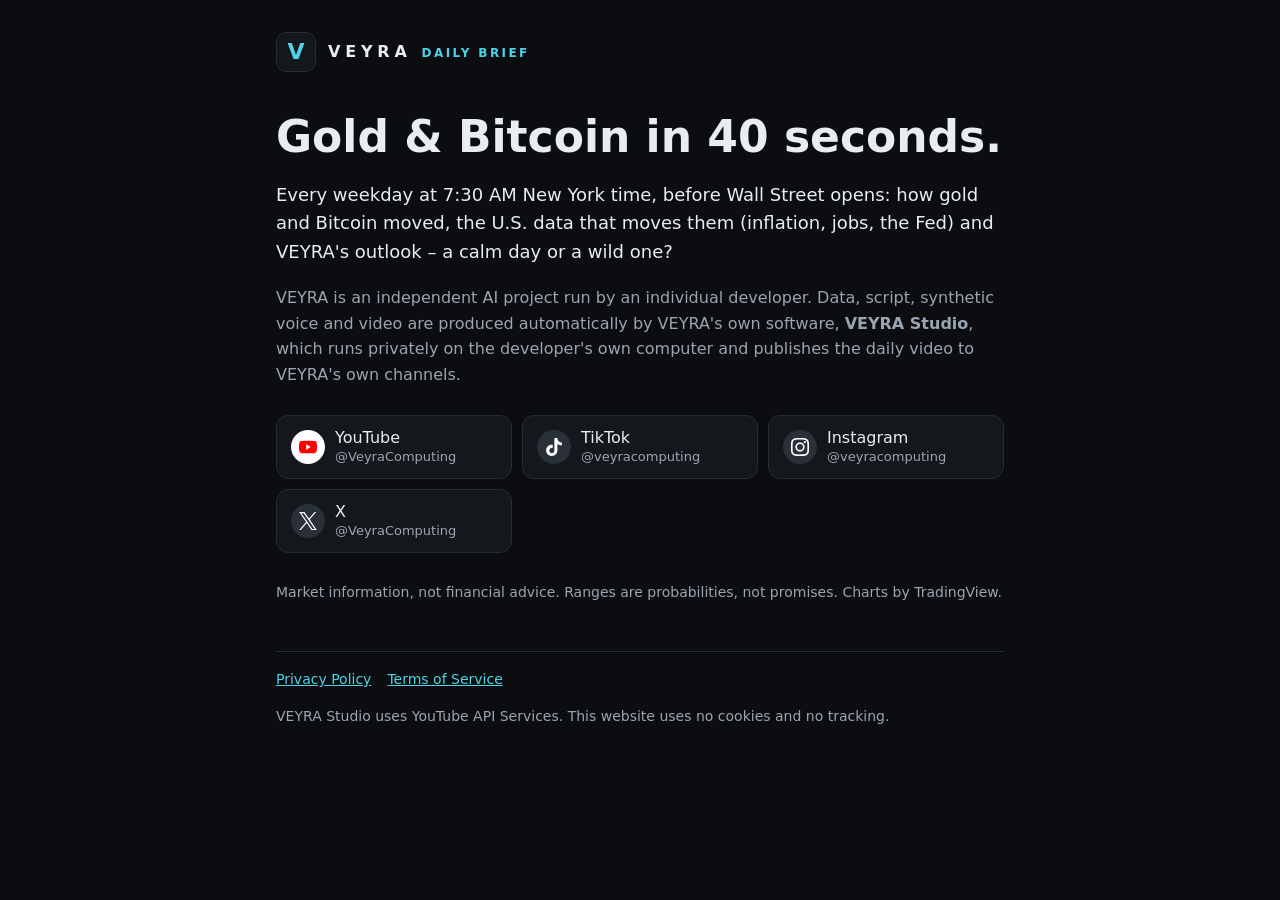
==== index.html @ fd0f31e1 "Seite aktualisiert Co-Authored-By: Claude Opus 5.5 <noreply@anthropic.com>" ====
<!doctype html>
<html lang="en">
<head>
<meta charset="utf-8">
<meta name="viewport" content="width=device-width, initial-scale=1">
<title>VEYRA – Gold &amp; Bitcoin in 40 seconds</title>
<meta name="description" content="VEYRA explains gold and Bitcoin in about 40 seconds, every weekday at 7:30 AM New York time. An independent AI project.">
<link rel="stylesheet" href="style.css">
</head>
<body>
<div class="wrap">
<header><div class="mark">V</div><div class="brand">VEYRA<small>DAILY BRIEF</small></div></header>
<main>
<h1>Gold &amp; Bitcoin in 40 seconds.</h1>
<p class="lead">Every weekday at 7:30 AM New York time, before Wall Street opens: how gold and Bitcoin moved, the U.S. data that moves them (inflation, jobs, the Fed) and VEYRA's outlook – a calm day or a wild one?</p>
<p>VEYRA is an independent AI project run by an individual developer. Data, script, synthetic voice and video are produced automatically by VEYRA's own software, <strong>VEYRA Studio</strong>, which runs privately on the developer's own computer and publishes the daily video to VEYRA's own channels.</p>
<ul class="channels">
<li><a href="https://www.youtube.com/@VeyraComputing" rel="noopener"><span class="icon youtube"><svg viewBox="0 0 24 24" width="18" height="18" aria-hidden="true"><path fill="#FF0000" d="M23.498 6.186a3.016 3.016 0 0 0-2.122-2.136C19.505 3.545 12 3.545 12 3.545s-7.505 0-9.377.505A3.017 3.017 0 0 0 .502 6.186C0 8.07 0 12 0 12s0 3.93.502 5.814a3.016 3.016 0 0 0 2.122 2.136c1.871.505 9.376.505 9.376.505s7.505 0 9.377-.505a3.015 3.015 0 0 0 2.122-2.136C24 15.93 24 12 24 12s0-3.93-.502-5.814zM9.545 15.568V8.432L15.818 12l-6.273 3.568z"/></svg></span><span>YouTube<small>@VeyraComputing</small></span></a></li>
<li><a href="https://www.tiktok.com/@veyracomputing" rel="noopener"><span class="icon tiktok"><svg viewBox="0 0 24 24" width="18" height="18" aria-hidden="true"><path fill="#ffffff" d="M12.525.02c1.31-.02 2.61-.01 3.91-.02.08 1.53.63 3.09 1.75 4.17 1.12 1.11 2.7 1.62 4.24 1.79v4.03c-1.44-.05-2.89-.35-4.2-.97-.57-.26-1.1-.59-1.62-.93-.01 2.92.01 5.84-.02 8.75-.08 1.4-.54 2.79-1.35 3.94-1.31 1.92-3.58 3.17-5.91 3.21-1.43.08-2.86-.31-4.08-1.03-2.02-1.19-3.44-3.37-3.65-5.71-.02-.5-.03-1-.01-1.49.18-1.9 1.12-3.72 2.58-4.96 1.66-1.44 3.98-2.13 6.15-1.72.02 1.48-.04 2.96-.04 4.44-.99-.32-2.15-.23-3.02.37-.63.41-1.11 1.04-1.36 1.75-.21.51-.15 1.07-.14 1.61.24 1.64 1.82 3.02 3.5 2.87 1.12-.01 2.19-.66 2.77-1.61.19-.33.4-.67.41-1.06.1-1.79.06-3.57.07-5.36.01-4.03-.01-8.05.02-12.07z"/></svg></span><span>TikTok<small>@veyracomputing</small></span></a></li>
<li><a href="https://www.instagram.com/veyracomputing/" rel="noopener"><span class="icon instagram"><svg viewBox="0 0 24 24" width="18" height="18" aria-hidden="true"><path fill="#ffffff" d="M7.0301.084c-1.2768.0602-2.1487.264-2.911.5634-.7888.3075-1.4575.72-2.1228 1.3877-.6652.6677-1.075 1.3368-1.3802 2.127-.2954.7638-.4956 1.6365-.552 2.914-.0564 1.2775-.0689 1.6882-.0626 4.947.0062 3.2586.0206 3.6671.0825 4.9473.061 1.2765.264 2.1482.5635 2.9107.308.7889.72 1.4573 1.388 2.1228.6679.6655 1.3365 1.0743 2.1285 1.38.7632.295 1.6361.4961 2.9134.552 1.2773.056 1.6884.069 4.9462.0627 3.2578-.0062 3.668-.0207 4.9478-.0814 1.28-.0607 2.147-.2652 2.9098-.5633.7889-.3086 1.4578-.72 2.1228-1.3881.665-.6682 1.0745-1.3378 1.3795-2.1284.2957-.7632.4966-1.636.552-2.9124.056-1.2809.0692-1.6898.063-4.948-.0063-3.2583-.021-3.6668-.0817-4.9465-.0607-1.2797-.264-2.1487-.5633-2.9117-.3084-.7889-.72-1.4568-1.3876-2.1228C21.2982 1.33 20.628.9208 19.8378.6165 19.074.321 18.2017.1197 16.9244.0645 15.6471.0093 15.236-.005 11.977.0014 8.718.0076 8.31.0215 7.0301.0839m.1402 21.6932c-1.17-.0509-1.8053-.2453-2.2287-.408-.5606-.216-.96-.4771-1.3819-.895-.422-.4178-.6811-.8186-.9-1.378-.1644-.4234-.3624-1.058-.4171-2.228-.0595-1.2645-.072-1.6442-.079-4.848-.007-3.2037.0053-3.583.0607-4.848.05-1.169.2456-1.805.408-2.2282.216-.5613.4762-.96.895-1.3816.4188-.4217.8184-.6814 1.3783-.9003.423-.1651 1.0575-.3614 2.227-.4171 1.2655-.06 1.6447-.072 4.848-.079 3.2033-.007 3.5835.005 4.8495.0608 1.169.0508 1.8053.2445 2.228.408.5608.216.96.4754 1.3816.895.4217.4194.6816.8176.9005 1.3787.1653.4217.3617 1.056.4169 2.2263.0602 1.2655.0739 1.645.0796 4.848.0058 3.203-.0055 3.5834-.061 4.848-.051 1.17-.245 1.8055-.408 2.2294-.216.5604-.4763.96-.8954 1.3814-.419.4215-.8181.6811-1.3783.9-.4224.1649-1.0577.3617-2.2262.4174-1.2656.0595-1.6448.072-4.8493.079-3.2045.007-3.5825-.006-4.848-.0608M16.953 5.5864A1.44 1.44 0 1 0 18.39 4.144a1.44 1.44 0 0 0-1.437 1.4424M5.8385 12.012c.0067 3.4032 2.7706 6.1557 6.173 6.1493 3.4026-.0065 6.157-2.7701 6.1506-6.1733-.0065-3.4032-2.771-6.1565-6.174-6.1498-3.403.0067-6.156 2.771-6.1496 6.1738M8 12.0077a4 4 0 1 1 4.008 3.9921A3.9996 3.9996 0 0 1 8 12.0077"/></svg></span><span>Instagram<small>@veyracomputing</small></span></a></li>
<li><a href="https://x.com/VeyraComputing" rel="noopener"><span class="icon x"><svg viewBox="0 0 24 24" width="18" height="18" aria-hidden="true"><path fill="#ffffff" d="M14.234 10.162 22.977 0h-2.072l-7.591 8.824L7.251 0H.258l9.168 13.343L.258 24H2.33l8.016-9.318L16.749 24h6.993zm-2.837 3.299-.929-1.329L3.076 1.56h3.182l5.965 8.532.929 1.329 7.754 11.09h-3.182z"/></svg></span><span>X<small>@VeyraComputing</small></span></a></li>
</ul>
<p class="note">Market information, not financial advice. Ranges are probabilities, not promises. Charts by TradingView.</p>
</main>
<footer>
<nav><a href="privacy.html">Privacy Policy</a><a href="terms.html">Terms of Service</a></nav>
<p>VEYRA Studio uses YouTube API Services. This website uses no cookies and no tracking.</p>
</footer>
</div>
</body>
</html>
---- style.css ----
/* VEYRA – öffentliche Seite (ADR 0080): Startseite, Datenschutz, Nutzungsbedingungen. Graphit, Cyan, ohne Fremdquellen. */
:root {
  --bg: #0b0d10;
  --surface: #14181d;
  --line: #262c34;
  --text: #e8edf2;
  --text-2: #9aa5b1;
  --accent: #4fd1e8;
  color-scheme: dark;
}

* {
  box-sizing: border-box;
}

body {
  margin: 0;
  background: var(--bg);
  color: var(--text);
  font: 16px/1.6 system-ui, -apple-system, "Segoe UI", Roboto, sans-serif;
}

a {
  color: var(--accent);
}

.wrap {
  max-width: 760px;
  margin: 0 auto;
  padding: 32px 16px 48px;
}

header {
  display: flex;
  align-items: center;
  gap: 12px;
  margin-bottom: 40px;
}

.mark {
  display: grid;
  place-items: center;
  width: 40px;
  height: 40px;
  border: 1px solid var(--line);
  border-radius: 10px;
  background: var(--surface);
  color: var(--accent);
  font-weight: 800;
  font-size: 22px;
}

.brand {
  font-weight: 700;
  letter-spacing: 0.3em;
}

.brand small {
  margin-left: 10px;
  color: var(--accent);
  font-size: 12px;
  letter-spacing: 0.2em;
}

h1 {
  margin: 0 0 16px;
  font-size: clamp(30px, 6vw, 44px);
  line-height: 1.15;
}

h2 {
  margin: 32px 0 8px;
  font-size: 20px;
}

.lead {
  color: var(--text);
  font-size: 18px;
}

p,
li {
  color: var(--text-2);
}

.channels {
  display: grid;
  grid-template-columns: repeat(auto-fit, minmax(180px, 1fr));
  gap: 10px;
  margin: 28px 0;
  padding: 0;
  list-style: none;
}

.channels a {
  display: flex;
  align-items: center;
  gap: 10px;
  padding: 12px 14px;
  border: 1px solid var(--line);
  border-radius: 12px;
  background: var(--surface);
  color: var(--text);
  text-decoration: none;
}

.channels a:hover {
  border-color: var(--accent);
}

.channels span {
  display: grid;
  line-height: 1.3;
}

.channels small {
  color: var(--text-2);
  font-size: 13px;
}

.icon {
  flex: none;
  display: grid;
  place-items: center;
  width: 34px;
  height: 34px;
  border-radius: 50%;
  background: #2a3038;
}

/* YouTube in den Markenfarben: rotes Zeichen, weißer Grund (Dreieck weiß) */
.icon.youtube {
  background: #fff;
}

.note {
  font-size: 14px;
}

footer {
  margin-top: 48px;
  padding-top: 16px;
  border-top: 1px solid var(--line);
  color: var(--text-2);
  font-size: 14px;
}

footer nav {
  display: flex;
  flex-wrap: wrap;
  gap: 16px;
  margin-bottom: 8px;
}
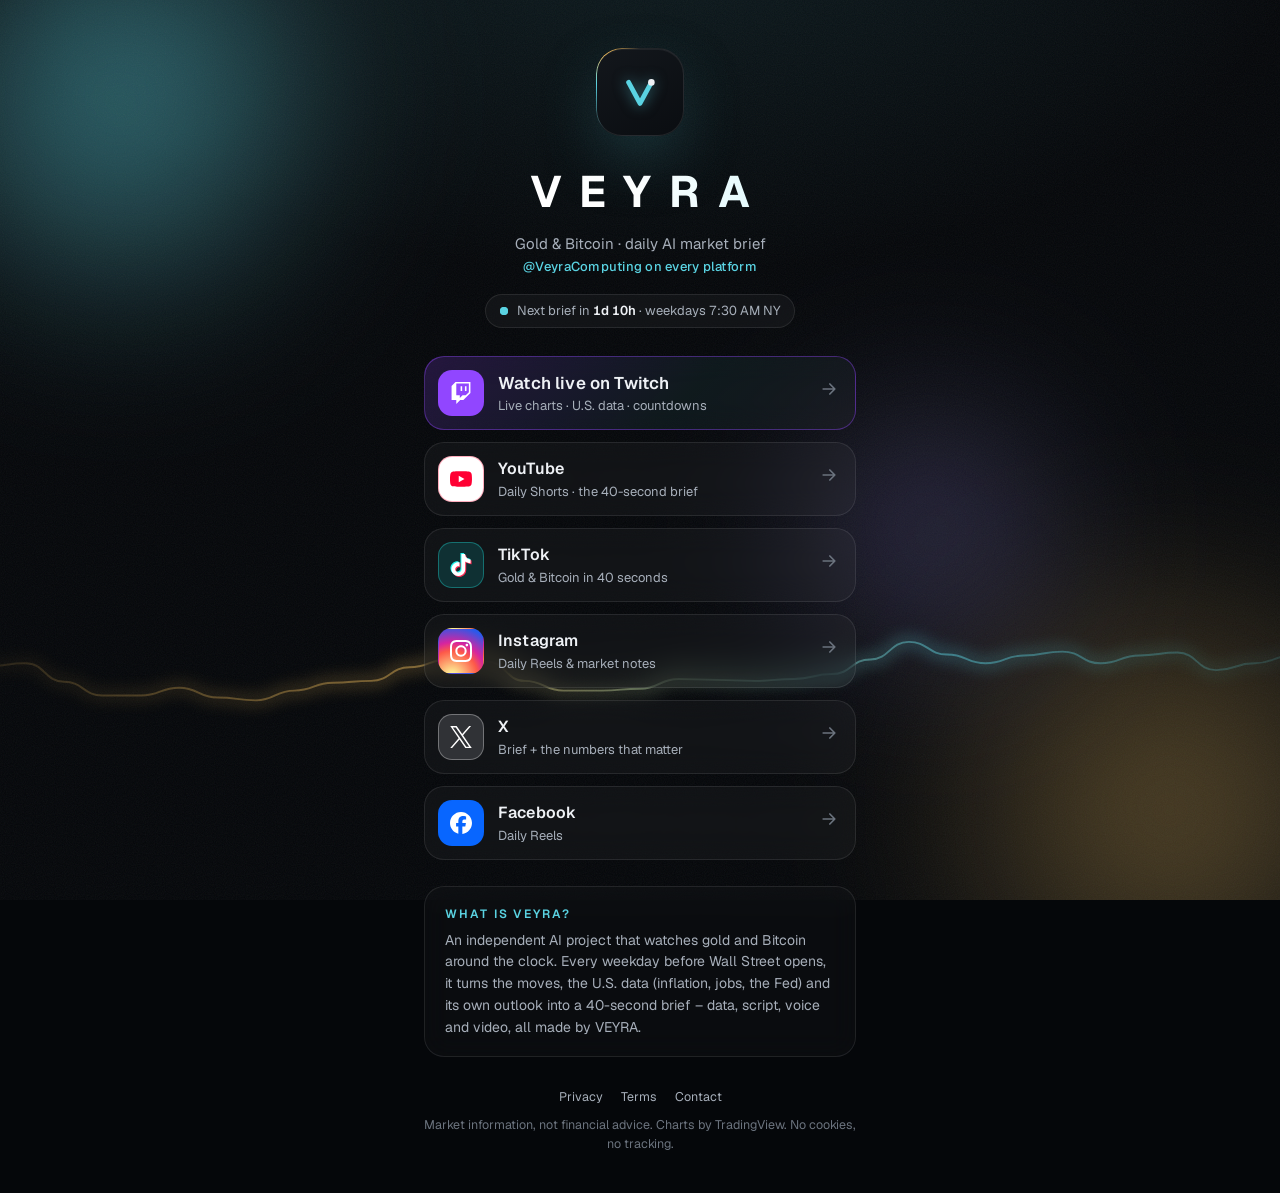
==== commit 34fccd70: "Seite aktualisiert Co-Authored-By: Claude Opus 5.5 <noreply@anthropic.com>" ====
--- a/index.html
+++ b/index.html
@@ -2,30 +2,89 @@
 <html lang="en">
 <head>
 <meta charset="utf-8">
-<meta name="viewport" content="width=device-width, initial-scale=1">
-<title>VEYRA – Gold &amp; Bitcoin in 40 seconds</title>
-<meta name="description" content="VEYRA explains gold and Bitcoin in about 40 seconds, every weekday at 7:30 AM New York time. An independent AI project.">
-<link rel="stylesheet" href="style.css">
+<meta name="viewport" content="width=device-width, initial-scale=1, viewport-fit=cover">
+<title>VEYRA · Gold &amp; Bitcoin, every weekday</title>
+<meta name="description" content="VEYRA explains gold and Bitcoin in about 40 seconds, every weekday at 7:30 AM New York time – and streams live charts with the U.S. data calendar on Twitch. An independent AI project.">
+<meta name="theme-color" content="#05070a">
+<link rel="icon" href="icon.svg" type="image/svg+xml">
+<link rel="canonical" href="https://litschibauer.github.io/veyra-site/">
+<meta property="og:type" content="website">
+<meta property="og:url" content="https://litschibauer.github.io/veyra-site/">
+<meta property="og:title" content="VEYRA · Gold &amp; Bitcoin, every weekday">
+<meta property="og:description" content="VEYRA explains gold and Bitcoin in about 40 seconds, every weekday at 7:30 AM New York time – and streams live charts with the U.S. data calendar on Twitch. An independent AI project.">
+<meta property="og:image" content="https://litschibauer.github.io/veyra-site/og.png">
+<meta property="og:image:width" content="1200">
+<meta property="og:image:height" content="630">
+<meta name="twitter:card" content="summary_large_image">
+<link rel="preload" href="fonts/Geist-Variable.woff2" as="font" type="font/woff2" crossorigin>
+<link rel="stylesheet" href="links.css">
 </head>
 <body>
-<div class="wrap">
-<header><div class="mark">V</div><div class="brand">VEYRA<small>DAILY BRIEF</small></div></header>
-<main>
-<h1>Gold &amp; Bitcoin in 40 seconds.</h1>
-<p class="lead">Every weekday at 7:30 AM New York time, before Wall Street opens: how gold and Bitcoin moved, the U.S. data that moves them (inflation, jobs, the Fed) and VEYRA's outlook – a calm day or a wild one?</p>
-<p>VEYRA is an independent AI project run by an individual developer. Data, script, synthetic voice and video are produced automatically by VEYRA's own software, <strong>VEYRA Studio</strong>, which runs privately on the developer's own computer and publishes the daily video to VEYRA's own channels.</p>
-<ul class="channels">
-<li><a href="https://www.youtube.com/@VeyraComputing" rel="noopener"><span class="icon youtube"><svg viewBox="0 0 24 24" width="18" height="18" aria-hidden="true"><path fill="#FF0000" d="M23.498 6.186a3.016 3.016 0 0 0-2.122-2.136C19.505 3.545 12 3.545 12 3.545s-7.505 0-9.377.505A3.017 3.017 0 0 0 .502 6.186C0 8.07 0 12 0 12s0 3.93.502 5.814a3.016 3.016 0 0 0 2.122 2.136c1.871.505 9.376.505 9.376.505s7.505 0 9.377-.505a3.015 3.015 0 0 0 2.122-2.136C24 15.93 24 12 24 12s0-3.93-.502-5.814zM9.545 15.568V8.432L15.818 12l-6.273 3.568z"/></svg></span><span>YouTube<small>@VeyraComputing</small></span></a></li>
-<li><a href="https://www.tiktok.com/@veyracomputing" rel="noopener"><span class="icon tiktok"><svg viewBox="0 0 24 24" width="18" height="18" aria-hidden="true"><path fill="#ffffff" d="M12.525.02c1.31-.02 2.61-.01 3.91-.02.08 1.53.63 3.09 1.75 4.17 1.12 1.11 2.7 1.62 4.24 1.79v4.03c-1.44-.05-2.89-.35-4.2-.97-.57-.26-1.1-.59-1.62-.93-.01 2.92.01 5.84-.02 8.75-.08 1.4-.54 2.79-1.35 3.94-1.31 1.92-3.58 3.17-5.91 3.21-1.43.08-2.86-.31-4.08-1.03-2.02-1.19-3.44-3.37-3.65-5.71-.02-.5-.03-1-.01-1.49.18-1.9 1.12-3.72 2.58-4.96 1.66-1.44 3.98-2.13 6.15-1.72.02 1.48-.04 2.96-.04 4.44-.99-.32-2.15-.23-3.02.37-.63.41-1.11 1.04-1.36 1.75-.21.51-.15 1.07-.14 1.61.24 1.64 1.82 3.02 3.5 2.87 1.12-.01 2.19-.66 2.77-1.61.19-.33.4-.67.41-1.06.1-1.79.06-3.57.07-5.36.01-4.03-.01-8.05.02-12.07z"/></svg></span><span>TikTok<small>@veyracomputing</small></span></a></li>
-<li><a href="https://www.instagram.com/veyracomputing/" rel="noopener"><span class="icon instagram"><svg viewBox="0 0 24 24" width="18" height="18" aria-hidden="true"><path fill="#ffffff" d="M7.0301.084c-1.2768.0602-2.1487.264-2.911.5634-.7888.3075-1.4575.72-2.1228 1.3877-.6652.6677-1.075 1.3368-1.3802 2.127-.2954.7638-.4956 1.6365-.552 2.914-.0564 1.2775-.0689 1.6882-.0626 4.947.0062 3.2586.0206 3.6671.0825 4.9473.061 1.2765.264 2.1482.5635 2.9107.308.7889.72 1.4573 1.388 2.1228.6679.6655 1.3365 1.0743 2.1285 1.38.7632.295 1.6361.4961 2.9134.552 1.2773.056 1.6884.069 4.9462.0627 3.2578-.0062 3.668-.0207 4.9478-.0814 1.28-.0607 2.147-.2652 2.9098-.5633.7889-.3086 1.4578-.72 2.1228-1.3881.665-.6682 1.0745-1.3378 1.3795-2.1284.2957-.7632.4966-1.636.552-2.9124.056-1.2809.0692-1.6898.063-4.948-.0063-3.2583-.021-3.6668-.0817-4.9465-.0607-1.2797-.264-2.1487-.5633-2.9117-.3084-.7889-.72-1.4568-1.3876-2.1228C21.2982 1.33 20.628.9208 19.8378.6165 19.074.321 18.2017.1197 16.9244.0645 15.6471.0093 15.236-.005 11.977.0014 8.718.0076 8.31.0215 7.0301.0839m.1402 21.6932c-1.17-.0509-1.8053-.2453-2.2287-.408-.5606-.216-.96-.4771-1.3819-.895-.422-.4178-.6811-.8186-.9-1.378-.1644-.4234-.3624-1.058-.4171-2.228-.0595-1.2645-.072-1.6442-.079-4.848-.007-3.2037.0053-3.583.0607-4.848.05-1.169.2456-1.805.408-2.2282.216-.5613.4762-.96.895-1.3816.4188-.4217.8184-.6814 1.3783-.9003.423-.1651 1.0575-.3614 2.227-.4171 1.2655-.06 1.6447-.072 4.848-.079 3.2033-.007 3.5835.005 4.8495.0608 1.169.0508 1.8053.2445 2.228.408.5608.216.96.4754 1.3816.895.4217.4194.6816.8176.9005 1.3787.1653.4217.3617 1.056.4169 2.2263.0602 1.2655.0739 1.645.0796 4.848.0058 3.203-.0055 3.5834-.061 4.848-.051 1.17-.245 1.8055-.408 2.2294-.216.5604-.4763.96-.8954 1.3814-.419.4215-.8181.6811-1.3783.9-.4224.1649-1.0577.3617-2.2262.4174-1.2656.0595-1.6448.072-4.8493.079-3.2045.007-3.5825-.006-4.848-.0608M16.953 5.5864A1.44 1.44 0 1 0 18.39 4.144a1.44 1.44 0 0 0-1.437 1.4424M5.8385 12.012c.0067 3.4032 2.7706 6.1557 6.173 6.1493 3.4026-.0065 6.157-2.7701 6.1506-6.1733-.0065-3.4032-2.771-6.1565-6.174-6.1498-3.403.0067-6.156 2.771-6.1496 6.1738M8 12.0077a4 4 0 1 1 4.008 3.9921A3.9996 3.9996 0 0 1 8 12.0077"/></svg></span><span>Instagram<small>@veyracomputing</small></span></a></li>
-<li><a href="https://x.com/VeyraComputing" rel="noopener"><span class="icon x"><svg viewBox="0 0 24 24" width="18" height="18" aria-hidden="true"><path fill="#ffffff" d="M14.234 10.162 22.977 0h-2.072l-7.591 8.824L7.251 0H.258l9.168 13.343L.258 24H2.33l8.016-9.318L16.749 24h6.993zm-2.837 3.299-.929-1.329L3.076 1.56h3.182l5.965 8.532.929 1.329 7.754 11.09h-3.182z"/></svg></span><span>X<small>@VeyraComputing</small></span></a></li>
-</ul>
-<p class="note">Market information, not financial advice. Ranges are probabilities, not promises. Charts by TradingView.</p>
+<div class="sky" aria-hidden="true">
+  <i class="orb a"></i><i class="orb b"></i><i class="orb c"></i>
+  <div class="grid"></div>
+  <svg class="wave" viewBox="0 0 1600 240" preserveAspectRatio="none">
+    <defs><linearGradient id="wg" x1="0" x2="1"><stop offset="0" stop-color="#e7b556" stop-opacity="0"/><stop offset=".35" stop-color="#e7b556"/><stop offset=".7" stop-color="#5ad3e2"/><stop offset="1" stop-color="#5ad3e2" stop-opacity="0"/></linearGradient></defs>
+    <path class="wave-glow" d="M0 116 C20 116 20 130 40 130 C60 130 60 119 80 119 C100 119 100 111 120 111 C140 111 140 108 160 108 C180 108 180 127 200 127 C220 127 220 141 240 141 C260 141 260 141 280 141 C300 141 300 133 320 133 C340 133 340 143 360 143 C380 143 380 146 400 146 C420 146 420 136 440 136 C460 136 460 128 480 128 C500 128 500 126 520 126 C540 126 540 112 560 112 C580 112 580 104 600 104 C620 104 620 106 640 106 C660 106 660 126 680 126 C700 126 700 136 720 136 C740 136 740 136 760 136 C780 136 780 134 800 134 C820 134 820 124 840 124 C860 124 860 125 880 125 C900 125 900 126 920 126 C940 126 940 124 960 124 C980 124 980 119 1000 119 C1020 119 1020 104 1040 104 C1060 104 1060 86 1080 86 C1100 86 1100 99 1120 99 C1140 99 1140 108 1160 108 C1180 108 1180 100 1200 100 C1220 100 1220 96 1240 96 C1260 96 1260 108 1280 108 C1300 108 1300 100 1320 100 C1340 100 1340 97 1360 97 C1380 97 1380 115 1400 115 C1420 115 1420 108 1440 108 C1460 108 1460 100 1480 100 C1500 100 1500 94 1520 94 C1540 94 1540 106 1560 106 C1580 106 1580 111 1600 111"/>
+    <path class="wave-line" d="M0 116 C20 116 20 130 40 130 C60 130 60 119 80 119 C100 119 100 111 120 111 C140 111 140 108 160 108 C180 108 180 127 200 127 C220 127 220 141 240 141 C260 141 260 141 280 141 C300 141 300 133 320 133 C340 133 340 143 360 143 C380 143 380 146 400 146 C420 146 420 136 440 136 C460 136 460 128 480 128 C500 128 500 126 520 126 C540 126 540 112 560 112 C580 112 580 104 600 104 C620 104 620 106 640 106 C660 106 660 126 680 126 C700 126 700 136 720 136 C740 136 740 136 760 136 C780 136 780 134 800 134 C820 134 820 124 840 124 C860 124 860 125 880 125 C900 125 900 126 920 126 C940 126 940 124 960 124 C980 124 980 119 1000 119 C1020 119 1020 104 1040 104 C1060 104 1060 86 1080 86 C1100 86 1100 99 1120 99 C1140 99 1140 108 1160 108 C1180 108 1180 100 1200 100 C1220 100 1220 96 1240 96 C1260 96 1260 108 1280 108 C1300 108 1300 100 1320 100 C1340 100 1340 97 1360 97 C1380 97 1380 115 1400 115 C1420 115 1420 108 1440 108 C1460 108 1460 100 1480 100 C1500 100 1500 94 1520 94 C1540 94 1540 106 1560 106 C1580 106 1580 111 1600 111"/>
+  </svg>
+  <div class="noise"></div>
+</div>
+<main class="page">
+  <header class="hero">
+    <div class="logo">
+      <svg viewBox="0 0 64 64" aria-hidden="true"><path d="M19 21 L32 45 L45 21"/><circle cx="45" cy="21" r="3.75"/></svg>
+    </div>
+    <h1 class="name">VEYRA</h1>
+    <p class="tag">Gold &amp; Bitcoin · daily AI market brief</p>
+    <p class="handle">@VeyraComputing on every platform</p>
+    <p class="next"><span class="pulse"></span><span id="next">Weekdays · 7:30 AM New York</span></p>
+  </header>
+
+  <a class="live" style="--i:0" href="https://www.twitch.tv/veyracomputing" rel="noopener me">
+    <span class="glyph"><svg viewBox="0 0 24 24" aria-hidden="true"><path d="M11.571 4.714h1.715v5.143H11.57zm4.715 0H18v5.143h-1.714zM6 0L1.714 4.286v15.428h5.143V24l4.286-4.286h3.428L22.286 12V0zm14.571 11.143l-3.428 3.428h-3.429l-3 3v-3H6.857V1.714h13.714Z"/></svg></span>
+    <span class="text"><b>Watch live on Twitch</b><small>Live charts · U.S. data · countdowns</small></span>
+    <span class="go" aria-hidden="true"><svg viewBox="0 0 24 24"><path d="M5 12h14M13 6l6 6-6 6"/></svg></span>
+  </a>
+
+  <nav class="links" aria-label="VEYRA channels">
+      <a class="link youtube" style="--i:1" href="https://www.youtube.com/@VeyraComputing" rel="noopener me">
+        <span class="glyph"><svg viewBox="0 0 24 24" aria-hidden="true"><path d="M23.498 6.186a3.016 3.016 0 0 0-2.122-2.136C19.505 3.545 12 3.545 12 3.545s-7.505 0-9.377.505A3.017 3.017 0 0 0 .502 6.186C0 8.07 0 12 0 12s0 3.93.502 5.814a3.016 3.016 0 0 0 2.122 2.136c1.871.505 9.376.505 9.376.505s7.505 0 9.377-.505a3.015 3.015 0 0 0 2.122-2.136C24 15.93 24 12 24 12s0-3.93-.502-5.814zM9.545 15.568V8.432L15.818 12l-6.273 3.568z"/></svg></span>
+        <span class="text"><b>YouTube</b><small>Daily Shorts · the 40-second brief</small></span>
+        <span class="go" aria-hidden="true"><svg viewBox="0 0 24 24"><path d="M5 12h14M13 6l6 6-6 6"/></svg></span>
+      </a>
+      <a class="link tiktok" style="--i:2" href="https://www.tiktok.com/@veyracomputing" rel="noopener me">
+        <span class="glyph"><svg viewBox="0 0 24 24" aria-hidden="true"><path d="M12.525.02c1.31-.02 2.61-.01 3.91-.02.08 1.53.63 3.09 1.75 4.17 1.12 1.11 2.7 1.62 4.24 1.79v4.03c-1.44-.05-2.89-.35-4.2-.97-.57-.26-1.1-.59-1.62-.93-.01 2.92.01 5.84-.02 8.75-.08 1.4-.54 2.79-1.35 3.94-1.31 1.92-3.58 3.17-5.91 3.21-1.43.08-2.86-.31-4.08-1.03-2.02-1.19-3.44-3.37-3.65-5.71-.02-.5-.03-1-.01-1.49.18-1.9 1.12-3.72 2.58-4.96 1.66-1.44 3.98-2.13 6.15-1.72.02 1.48-.04 2.96-.04 4.44-.99-.32-2.15-.23-3.02.37-.63.41-1.11 1.04-1.36 1.75-.21.51-.15 1.07-.14 1.61.24 1.64 1.82 3.02 3.5 2.87 1.12-.01 2.19-.66 2.77-1.61.19-.33.4-.67.41-1.06.1-1.79.06-3.57.07-5.36.01-4.03-.01-8.05.02-12.07z"/></svg></span>
+        <span class="text"><b>TikTok</b><small>Gold &amp; Bitcoin in 40 seconds</small></span>
+        <span class="go" aria-hidden="true"><svg viewBox="0 0 24 24"><path d="M5 12h14M13 6l6 6-6 6"/></svg></span>
+      </a>
+      <a class="link instagram" style="--i:3" href="https://www.instagram.com/veyracomputing/" rel="noopener me">
+        <span class="glyph"><svg viewBox="0 0 24 24" aria-hidden="true"><path d="M7.0301.084c-1.2768.0602-2.1487.264-2.911.5634-.7888.3075-1.4575.72-2.1228 1.3877-.6652.6677-1.075 1.3368-1.3802 2.127-.2954.7638-.4956 1.6365-.552 2.914-.0564 1.2775-.0689 1.6882-.0626 4.947.0062 3.2586.0206 3.6671.0825 4.9473.061 1.2765.264 2.1482.5635 2.9107.308.7889.72 1.4573 1.388 2.1228.6679.6655 1.3365 1.0743 2.1285 1.38.7632.295 1.6361.4961 2.9134.552 1.2773.056 1.6884.069 4.9462.0627 3.2578-.0062 3.668-.0207 4.9478-.0814 1.28-.0607 2.147-.2652 2.9098-.5633.7889-.3086 1.4578-.72 2.1228-1.3881.665-.6682 1.0745-1.3378 1.3795-2.1284.2957-.7632.4966-1.636.552-2.9124.056-1.2809.0692-1.6898.063-4.948-.0063-3.2583-.021-3.6668-.0817-4.9465-.0607-1.2797-.264-2.1487-.5633-2.9117-.3084-.7889-.72-1.4568-1.3876-2.1228C21.2982 1.33 20.628.9208 19.8378.6165 19.074.321 18.2017.1197 16.9244.0645 15.6471.0093 15.236-.005 11.977.0014 8.718.0076 8.31.0215 7.0301.0839m.1402 21.6932c-1.17-.0509-1.8053-.2453-2.2287-.408-.5606-.216-.96-.4771-1.3819-.895-.422-.4178-.6811-.8186-.9-1.378-.1644-.4234-.3624-1.058-.4171-2.228-.0595-1.2645-.072-1.6442-.079-4.848-.007-3.2037.0053-3.583.0607-4.848.05-1.169.2456-1.805.408-2.2282.216-.5613.4762-.96.895-1.3816.4188-.4217.8184-.6814 1.3783-.9003.423-.1651 1.0575-.3614 2.227-.4171 1.2655-.06 1.6447-.072 4.848-.079 3.2033-.007 3.5835.005 4.8495.0608 1.169.0508 1.8053.2445 2.228.408.5608.216.96.4754 1.3816.895.4217.4194.6816.8176.9005 1.3787.1653.4217.3617 1.056.4169 2.2263.0602 1.2655.0739 1.645.0796 4.848.0058 3.203-.0055 3.5834-.061 4.848-.051 1.17-.245 1.8055-.408 2.2294-.216.5604-.4763.96-.8954 1.3814-.419.4215-.8181.6811-1.3783.9-.4224.1649-1.0577.3617-2.2262.4174-1.2656.0595-1.6448.072-4.8493.079-3.2045.007-3.5825-.006-4.848-.0608M16.953 5.5864A1.44 1.44 0 1 0 18.39 4.144a1.44 1.44 0 0 0-1.437 1.4424M5.8385 12.012c.0067 3.4032 2.7706 6.1557 6.173 6.1493 3.4026-.0065 6.157-2.7701 6.1506-6.1733-.0065-3.4032-2.771-6.1565-6.174-6.1498-3.403.0067-6.156 2.771-6.1496 6.1738M8 12.0077a4 4 0 1 1 4.008 3.9921A3.9996 3.9996 0 0 1 8 12.0077"/></svg></span>
+        <span class="text"><b>Instagram</b><small>Daily Reels &amp; market notes</small></span>
+        <span class="go" aria-hidden="true"><svg viewBox="0 0 24 24"><path d="M5 12h14M13 6l6 6-6 6"/></svg></span>
+      </a>
+      <a class="link x" style="--i:4" href="https://x.com/VeyraComputing" rel="noopener me">
+        <span class="glyph"><svg viewBox="0 0 24 24" aria-hidden="true"><path d="M14.234 10.162 22.977 0h-2.072l-7.591 8.824L7.251 0H.258l9.168 13.343L.258 24H2.33l8.016-9.318L16.749 24h6.993zm-2.837 3.299-.929-1.329L3.076 1.56h3.182l5.965 8.532.929 1.329 7.754 11.09h-3.182z"/></svg></span>
+        <span class="text"><b>X</b><small>Brief + the numbers that matter</small></span>
+        <span class="go" aria-hidden="true"><svg viewBox="0 0 24 24"><path d="M5 12h14M13 6l6 6-6 6"/></svg></span>
+      </a>
+      <a class="link facebook" style="--i:5" href="https://www.facebook.com/profile.php?id=61595465787277" rel="noopener me">
+        <span class="glyph"><svg viewBox="0 0 24 24" aria-hidden="true"><path d="M9.101 23.691v-7.98H6.627v-3.667h2.474v-1.58c0-4.085 1.848-5.978 5.858-5.978.401 0 .955.042 1.468.103a8.68 8.68 0 0 1 1.141.195v3.325a8.623 8.623 0 0 0-.653-.036 26.805 26.805 0 0 0-.733-.009c-.707 0-1.259.096-1.675.309a1.686 1.686 0 0 0-.679.622c-.258.42-.374.995-.374 1.752v1.297h3.919l-.386 2.103-.287 1.564h-3.246v8.245C19.396 23.238 24 18.179 24 12.044c0-6.627-5.373-12-12-12s-12 5.373-12 12c0 5.628 3.874 10.35 9.101 11.647Z"/></svg></span>
+        <span class="text"><b>Facebook</b><small>Daily Reels</small></span>
+        <span class="go" aria-hidden="true"><svg viewBox="0 0 24 24"><path d="M5 12h14M13 6l6 6-6 6"/></svg></span>
+      </a>
+  </nav>
+
+  <section class="about" style="--i:6">
+    <h2>What is VEYRA?</h2>
+    <p>An independent AI project that watches gold and Bitcoin around the clock. Every weekday before Wall Street opens, it turns the moves, the U.S. data (inflation, jobs, the Fed) and its own outlook into a 40-second brief – data, script, voice and video, all made by VEYRA.</p>
+  </section>
+
+  <footer class="foot">
+    <nav><a href="privacy.html">Privacy</a><a href="terms.html">Terms</a><a href="mailto:veyracomputing@gmail.com">Contact</a></nav>
+    <p>Market information, not financial advice. Charts by TradingView. No cookies, no tracking.</p>
+  </footer>
 </main>
-<footer>
-<nav><a href="privacy.html">Privacy Policy</a><a href="terms.html">Terms of Service</a></nav>
-<p>VEYRA Studio uses YouTube API Services. This website uses no cookies and no tracking.</p>
-</footer>
-</div>
+<script src="links.js" defer></script>
 </body>
 </html>
--- a/links.css
+++ b/links.css
@@ -0,0 +1,627 @@
+/* VEYRA – Startseite als Linktree (ADR 0083): Graphit, Cyan und Gold, ruhig animiert, ohne fremde Quellen. */
+@font-face {
+  font-family: "Geist";
+  src: url("fonts/Geist-Variable.woff2") format("woff2");
+  font-weight: 100 900;
+  font-display: swap;
+}
+
+@property --spin {
+  syntax: "<angle>";
+  inherits: false;
+  initial-value: 0deg;
+}
+
+:root {
+  --bg: #05070a;
+  --text: #eef1f5;
+  --text-2: #a7afba;
+  --text-3: #6b737e;
+  --line: rgb(255 255 255 / 9%);
+  --cyan: #5ad3e2;
+  --gold: #e7b556;
+  --violet: #a898ff;
+  --ease: cubic-bezier(0.2, 0.8, 0.2, 1);
+  color-scheme: dark;
+}
+
+* {
+  box-sizing: border-box;
+}
+
+html {
+  -webkit-text-size-adjust: 100%;
+}
+
+body {
+  margin: 0;
+  min-height: 100dvh;
+  background: var(--bg);
+  color: var(--text);
+  font: 16px/1.55 "Geist", system-ui, -apple-system, "Segoe UI", Roboto, sans-serif;
+  -webkit-font-smoothing: antialiased;
+}
+
+a {
+  color: inherit;
+}
+
+/* ---------------------------------------------------------------- Hintergrund: Lichter, Gitter, Linie, Körnung */
+
+.sky {
+  position: fixed;
+  inset: 0;
+  z-index: -1;
+  overflow: hidden;
+  background: radial-gradient(1100px 620px at 50% -12%, rgb(90 211 226 / 11%), transparent 62%), var(--bg);
+}
+
+.orb {
+  position: absolute;
+  border-radius: 50%;
+  filter: blur(70px);
+  mix-blend-mode: screen;
+  animation: drift 28s ease-in-out infinite alternate;
+}
+
+.orb.a {
+  top: -180px;
+  left: -160px;
+  width: 560px;
+  height: 560px;
+  background: radial-gradient(circle, rgb(90 211 226 / 55%), transparent 65%);
+}
+
+.orb.b {
+  right: -200px;
+  bottom: -220px;
+  width: 620px;
+  height: 620px;
+  background: radial-gradient(circle, rgb(231 181 86 / 38%), transparent 65%);
+  animation-duration: 34s;
+  animation-direction: alternate-reverse;
+}
+
+.orb.c {
+  top: 38%;
+  left: 58%;
+  width: 380px;
+  height: 380px;
+  background: radial-gradient(circle, rgb(168 152 255 / 30%), transparent 65%);
+  animation-duration: 40s;
+}
+
+@keyframes drift {
+  0% {
+    transform: translate3d(0, 0, 0) scale(1);
+  }
+
+  50% {
+    transform: translate3d(70px, 40px, 0) scale(1.12);
+  }
+
+  100% {
+    transform: translate3d(-40px, 90px, 0) scale(0.94);
+  }
+}
+
+.grid {
+  position: absolute;
+  right: -50%;
+  bottom: -10%;
+  left: -50%;
+  height: 70%;
+  background-image: linear-gradient(rgb(255 255 255 / 5%) 1px, transparent 1px), linear-gradient(90deg, rgb(255 255 255 / 5%) 1px, transparent 1px);
+  background-size: 46px 46px;
+  transform: perspective(520px) rotateX(62deg);
+  transform-origin: 50% 100%;
+  mask-image: radial-gradient(ellipse 60% 70% at 50% 100%, #000 15%, transparent 72%);
+  animation: grid 9s linear infinite;
+}
+
+@keyframes grid {
+  to {
+    background-position: 0 46px, 0 0;
+  }
+}
+
+.wave {
+  position: absolute;
+  bottom: 12%;
+  left: -10%;
+  width: 120%;
+  height: 26vh;
+  min-height: 160px;
+  overflow: visible;
+  opacity: 0.55;
+  animation: sway 18s ease-in-out infinite alternate;
+}
+
+.wave path {
+  fill: none;
+  stroke: url(#wg);
+  stroke-linecap: round;
+  stroke-dasharray: 5200;
+  stroke-dashoffset: 5200;
+  animation: draw 5s 0.4s var(--ease) forwards;
+}
+
+.wave-line {
+  stroke-width: 2;
+}
+
+.wave-glow {
+  stroke-width: 10;
+  filter: blur(8px);
+  opacity: 0.6;
+}
+
+@keyframes draw {
+  to {
+    stroke-dashoffset: 0;
+  }
+}
+
+@keyframes sway {
+  to {
+    transform: translate3d(-4%, -10px, 0);
+  }
+}
+
+.noise {
+  position: absolute;
+  inset: 0;
+  opacity: 0.06;
+  background-image: url("data:image/svg+xml,%3Csvg xmlns='http://www.w3.org/2000/svg' width='160' height='160'%3E%3Cfilter id='n'%3E%3CfeTurbulence type='fractalNoise' baseFrequency='.9' numOctaves='3' stitchTiles='stitch'/%3E%3C/filter%3E%3Crect width='100%25' height='100%25' filter='url(%23n)'/%3E%3C/svg%3E");
+}
+
+/* ---------------------------------------------------------------- Seite */
+
+.page {
+  width: min(100%, 468px);
+  margin: 0 auto;
+  padding: max(48px, env(safe-area-inset-top)) 18px max(40px, env(safe-area-inset-bottom));
+}
+
+.hero {
+  margin-bottom: 28px;
+  text-align: center;
+}
+
+.logo {
+  position: relative;
+  display: grid;
+  place-items: center;
+  width: 88px;
+  height: 88px;
+  margin: 0 auto 22px;
+  border: 1px solid var(--line);
+  border-radius: 26px;
+  background: linear-gradient(150deg, #13171c, #0a0d11);
+  box-shadow: inset 0 1px 0 rgb(255 255 255 / 6%), 0 24px 70px -22px rgb(90 211 226 / 55%);
+  animation: float 7s ease-in-out infinite;
+}
+
+.logo::before {
+  /* umlaufender Lichtrand */
+  position: absolute;
+  inset: -1px;
+  padding: 1px;
+  border-radius: inherit;
+  background: conic-gradient(from var(--spin), transparent 0 62%, var(--cyan) 78%, var(--gold) 88%, transparent 100%);
+  content: "";
+  mask: linear-gradient(#000 0 0) content-box exclude, linear-gradient(#000 0 0);
+  animation: spin 5s linear infinite;
+}
+
+.logo svg {
+  width: 56px;
+  height: 56px;
+  overflow: visible;
+}
+
+.logo path {
+  fill: none;
+  stroke: var(--cyan);
+  stroke-width: 5.5;
+  stroke-linecap: round;
+  stroke-linejoin: round;
+  stroke-dasharray: 60;
+  stroke-dashoffset: 60;
+  filter: drop-shadow(0 0 8px rgb(90 211 226 / 55%));
+  animation: draw 1.1s 0.15s cubic-bezier(0.65, 0, 0.35, 1) forwards;
+}
+
+.logo circle {
+  fill: #eef1f5;
+  transform: scale(0);
+  transform-origin: 45px 21px;
+  animation: pop 0.55s 1.1s cubic-bezier(0.34, 1.56, 0.64, 1) forwards;
+}
+
+@keyframes pop {
+  to {
+    transform: scale(1);
+  }
+}
+
+@keyframes spin {
+  to {
+    --spin: 360deg;
+  }
+}
+
+@keyframes float {
+  50% {
+    transform: translateY(-6px);
+  }
+}
+
+.name {
+  margin: 0;
+  padding-left: 0.42em;
+  background: linear-gradient(100deg, #ffffff 20%, #bff3fa 45%, #ffe7b3 55%, #ffffff 80%);
+  background-size: 250% 100%;
+  background-clip: text;
+  color: transparent;
+  font-size: clamp(34px, 9vw, 44px);
+  font-weight: 700;
+  letter-spacing: 0.42em;
+  animation: shimmer 7s 1.4s ease-in-out infinite;
+}
+
+@keyframes shimmer {
+  0%,
+  100% {
+    background-position: 100% 0;
+  }
+
+  50% {
+    background-position: 0 0;
+  }
+}
+
+.tag {
+  margin: 6px 0 2px;
+  color: var(--text-2);
+  font-size: 15px;
+}
+
+.handle {
+  margin: 0 0 16px;
+  color: var(--cyan);
+  font-size: 13px;
+  font-weight: 500;
+  letter-spacing: 0.02em;
+}
+
+.next {
+  display: inline-flex;
+  align-items: center;
+  gap: 9px;
+  margin: 0;
+  padding: 6px 14px;
+  border: 1px solid var(--line);
+  border-radius: 999px;
+  background: rgb(255 255 255 / 4%);
+  color: var(--text-2);
+  font-size: 13px;
+  font-variant-numeric: tabular-nums;
+  backdrop-filter: blur(10px);
+}
+
+.next b {
+  color: var(--text);
+  font-weight: 600;
+}
+
+.pulse {
+  position: relative;
+  width: 8px;
+  height: 8px;
+  border-radius: 50%;
+  background: var(--cyan);
+}
+
+.pulse::after {
+  position: absolute;
+  inset: 0;
+  border-radius: 50%;
+  background: var(--cyan);
+  content: "";
+  animation: ping 2s cubic-bezier(0, 0, 0.2, 1) infinite;
+}
+
+@keyframes ping {
+  75%,
+  100% {
+    opacity: 0;
+    transform: scale(2.8);
+  }
+}
+
+/* ---------------------------------------------------------------- Kanäle */
+
+.links {
+  display: grid;
+  gap: 12px;
+}
+
+.live,
+.link {
+  --c: #ffffff;
+  position: relative;
+  display: grid;
+  grid-template-columns: 46px minmax(0, 1fr) auto;
+  align-items: center;
+  gap: 14px;
+  padding: 13px 16px 13px 13px;
+  overflow: hidden;
+  border: 1px solid var(--line);
+  border-radius: 20px;
+  background: rgb(255 255 255 / 3.5%);
+  text-decoration: none;
+  backdrop-filter: blur(14px);
+  opacity: 0;
+  transform: translateY(16px);
+  transition:
+    transform 0.35s var(--ease),
+    border-color 0.3s,
+    background 0.3s,
+    box-shadow 0.35s;
+  animation: rise 0.75s var(--ease) forwards;
+  animation-delay: calc(0.55s + var(--i, 0) * 75ms);
+}
+
+@keyframes rise {
+  to {
+    opacity: 1;
+    transform: none;
+  }
+}
+
+/* Lichtfleck, der dem Zeiger folgt */
+.live::before,
+.link::before {
+  position: absolute;
+  inset: 0;
+  background: radial-gradient(260px circle at var(--x, 50%) var(--y, 50%), color-mix(in srgb, var(--c) 20%, transparent), transparent 62%);
+  content: "";
+  opacity: 0;
+  pointer-events: none;
+  transition: opacity 0.3s;
+}
+
+.live:hover,
+.link:hover,
+.live:focus-visible,
+.link:focus-visible {
+  border-color: color-mix(in srgb, var(--c) 55%, transparent);
+  background: rgb(255 255 255 / 6%);
+  box-shadow: 0 18px 50px -24px color-mix(in srgb, var(--c) 70%, transparent);
+  transform: translateY(-3px);
+}
+
+.live:hover::before,
+.link:hover::before {
+  opacity: 1;
+}
+
+.live:focus-visible,
+.link:focus-visible {
+  outline: 2px solid color-mix(in srgb, var(--c) 70%, white);
+  outline-offset: 3px;
+}
+
+.live:active,
+.link:active {
+  transform: translateY(-1px) scale(0.99);
+}
+
+.glyph {
+  display: grid;
+  place-items: center;
+  width: 46px;
+  height: 46px;
+  border: 1px solid color-mix(in srgb, var(--c) 32%, transparent);
+  border-radius: 14px;
+  background: color-mix(in srgb, var(--c) 15%, #0b0e12);
+}
+
+.glyph svg {
+  width: 22px;
+  height: 22px;
+  fill: var(--g, #ffffff);
+}
+
+.text {
+  min-width: 0;
+}
+
+.text b {
+  display: block;
+  font-size: 16px;
+  font-weight: 600;
+  letter-spacing: 0.01em;
+}
+
+.text small {
+  display: block;
+  overflow: hidden;
+  color: var(--text-2);
+  font-size: 13px;
+  text-overflow: ellipsis;
+  white-space: nowrap;
+}
+
+.go svg {
+  width: 20px;
+  height: 20px;
+  fill: none;
+  stroke: var(--text-3);
+  stroke-width: 2;
+  stroke-linecap: round;
+  stroke-linejoin: round;
+  transition:
+    transform 0.3s var(--ease),
+    stroke 0.3s;
+}
+
+.live:hover .go svg,
+.link:hover .go svg {
+  stroke: var(--text);
+  transform: translateX(4px);
+}
+
+/* Farben der Plattformen */
+.youtube {
+  --c: #ff0033;
+  --g: #ff0033;
+}
+
+.youtube .glyph {
+  background: #ffffff;
+}
+
+.tiktok {
+  --c: #25f4ee;
+}
+
+.tiktok .glyph svg {
+  filter: drop-shadow(1.5px 1.5px 0 #fe2c55) drop-shadow(-1px -1px 0 #25f4ee);
+}
+
+.instagram {
+  --c: #e1306c;
+}
+
+.instagram .glyph {
+  border-color: transparent;
+  background: radial-gradient(circle at 30% 107%, #fdf497 0%, #fdf497 5%, #fd5949 45%, #d6249f 60%, #285aeb 90%);
+}
+
+.x {
+  --c: #ffffff;
+}
+
+.facebook {
+  --c: #0866ff;
+}
+
+.facebook .glyph {
+  background: #0866ff;
+}
+
+/* Twitch: hervorgehoben, mit wanderndem Rand */
+.live {
+  --c: #9146ff;
+  margin-bottom: 12px;
+  border-color: rgb(145 70 255 / 40%);
+  background: linear-gradient(135deg, rgb(145 70 255 / 20%), rgb(90 211 226 / 7%) 60%, rgb(255 255 255 / 3%));
+}
+
+.live::after {
+  position: absolute;
+  inset: -1px;
+  padding: 1px;
+  border-radius: inherit;
+  background: conic-gradient(from var(--spin), transparent 0 70%, #9146ff 82%, var(--cyan) 92%, transparent 100%);
+  content: "";
+  mask: linear-gradient(#000 0 0) content-box exclude, linear-gradient(#000 0 0);
+  pointer-events: none;
+  animation: spin 4s linear infinite;
+}
+
+.live .glyph {
+  border-color: transparent;
+  background: #9146ff;
+}
+
+.live .text b {
+  font-size: 17px;
+}
+
+/* ---------------------------------------------------------------- Über VEYRA, Fuß */
+
+.about {
+  margin-top: 26px;
+  padding: 18px 20px;
+  border: 1px solid var(--line);
+  border-radius: 20px;
+  background: rgb(255 255 255 / 2.5%);
+  backdrop-filter: blur(14px);
+  opacity: 0;
+  transform: translateY(16px);
+  animation: rise 0.75s var(--ease) forwards;
+  animation-delay: calc(0.55s + var(--i, 0) * 75ms);
+}
+
+.about h2 {
+  margin: 0 0 6px;
+  color: var(--cyan);
+  font-size: 12px;
+  font-weight: 600;
+  letter-spacing: 0.16em;
+  text-transform: uppercase;
+}
+
+.about p {
+  margin: 0;
+  color: var(--text-2);
+  font-size: 14px;
+}
+
+.foot {
+  margin-top: 30px;
+  color: var(--text-3);
+  font-size: 12.5px;
+  text-align: center;
+}
+
+.foot nav {
+  display: flex;
+  justify-content: center;
+  gap: 18px;
+  margin-bottom: 8px;
+}
+
+.foot a {
+  color: var(--text-2);
+  text-decoration: none;
+  transition: color 0.2s;
+}
+
+.foot a:hover {
+  color: var(--text);
+}
+
+.foot p {
+  margin: 0;
+}
+
+/* ---------------------------------------------------------------- Ruhig, wenn gewünscht */
+
+@media (prefers-reduced-motion: reduce) {
+  *,
+  *::before,
+  *::after {
+    animation: none !important;
+    transition: none !important;
+  }
+
+  .live,
+  .link,
+  .about {
+    opacity: 1;
+    transform: none;
+  }
+
+  .logo path,
+  .wave path {
+    stroke-dashoffset: 0;
+  }
+
+  .logo circle {
+    transform: none;
+  }
+}
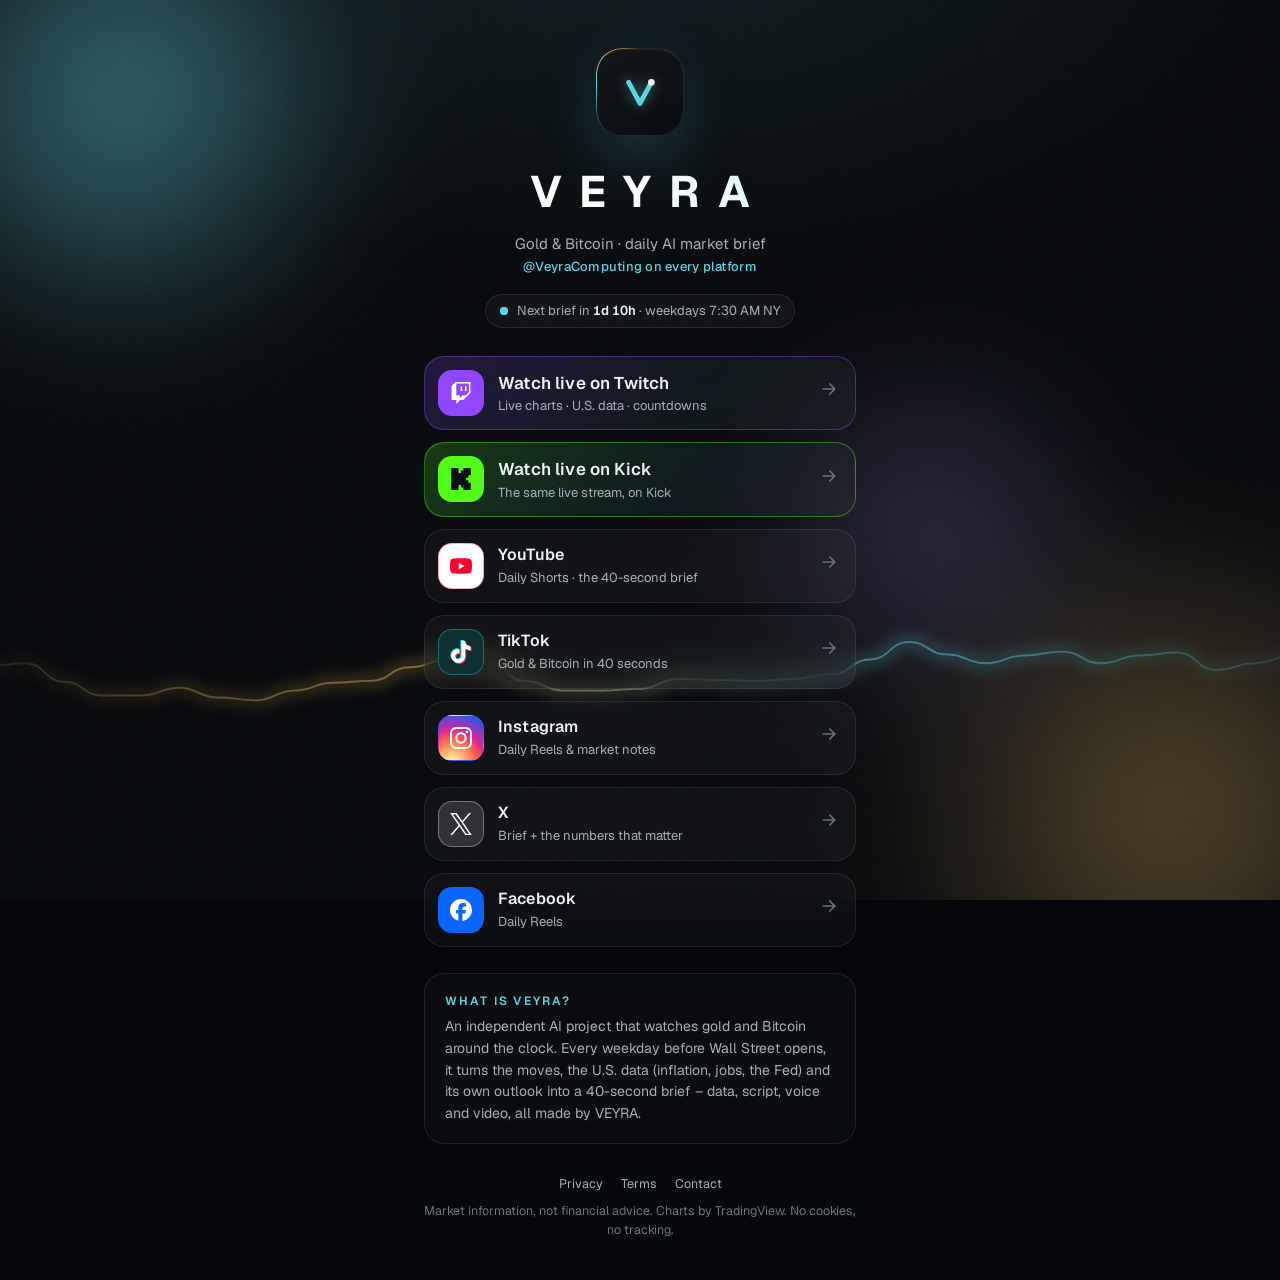
==== commit 8baff1ff: "Seite aktualisiert Co-Authored-By: Claude Opus 5.5 <noreply@anthropic.com>" ====
--- a/index.html
+++ b/index.html
@@ -41,9 +41,14 @@
     <p class="next"><span class="pulse"></span><span id="next">Weekdays · 7:30 AM New York</span></p>
   </header>
 
-  <a class="live" style="--i:0" href="https://www.twitch.tv/veyracomputing" rel="noopener me">
+  <a class="live twitch" style="--i:0" href="https://www.twitch.tv/veyracomputing" rel="noopener me">
     <span class="glyph"><svg viewBox="0 0 24 24" aria-hidden="true"><path d="M11.571 4.714h1.715v5.143H11.57zm4.715 0H18v5.143h-1.714zM6 0L1.714 4.286v15.428h5.143V24l4.286-4.286h3.428L22.286 12V0zm14.571 11.143l-3.428 3.428h-3.429l-3 3v-3H6.857V1.714h13.714Z"/></svg></span>
     <span class="text"><b>Watch live on Twitch</b><small>Live charts · U.S. data · countdowns</small></span>
+    <span class="go" aria-hidden="true"><svg viewBox="0 0 24 24"><path d="M5 12h14M13 6l6 6-6 6"/></svg></span>
+  </a>
+  <a class="live kick" style="--i:0.5" href="https://kick.com/veyracomputing" rel="noopener me">
+    <span class="glyph"><svg viewBox="0 0 24 24" aria-hidden="true"><path d="M1.333 0h8v5.333H12V2.667h2.667V0h8v8H20v2.667h-2.667v2.666H20V16h2.667v8h-8v-2.667H12v-2.666H9.333V24h-8Z"/></svg></span>
+    <span class="text"><b>Watch live on Kick</b><small>The same live stream, on Kick</small></span>
     <span class="go" aria-hidden="true"><svg viewBox="0 0 24 24"><path d="M5 12h14M13 6l6 6-6 6"/></svg></span>
   </a>
 
--- a/links.css
+++ b/links.css
@@ -512,12 +512,16 @@
   background: #0866ff;
 }
 
-/* Twitch: hervorgehoben, mit wanderndem Rand */
+/* Livestreams (Twitch, Kick): hervorgehoben, mit wanderndem Rand in der Farbe der Plattform */
 .live {
   --c: #9146ff;
   margin-bottom: 12px;
-  border-color: rgb(145 70 255 / 40%);
-  background: linear-gradient(135deg, rgb(145 70 255 / 20%), rgb(90 211 226 / 7%) 60%, rgb(255 255 255 / 3%));
+  border-color: color-mix(in srgb, var(--c) 40%, transparent);
+  background: linear-gradient(135deg, color-mix(in srgb, var(--c) 20%, transparent), rgb(90 211 226 / 7%) 60%, rgb(255 255 255 / 3%));
+}
+
+.live.kick {
+  --c: #53fc18;
 }
 
 .live::after {
@@ -525,7 +529,7 @@
   inset: -1px;
   padding: 1px;
   border-radius: inherit;
-  background: conic-gradient(from var(--spin), transparent 0 70%, #9146ff 82%, var(--cyan) 92%, transparent 100%);
+  background: conic-gradient(from var(--spin), transparent 0 70%, var(--c) 82%, var(--cyan) 92%, transparent 100%);
   content: "";
   mask: linear-gradient(#000 0 0) content-box exclude, linear-gradient(#000 0 0);
   pointer-events: none;
@@ -534,7 +538,11 @@
 
 .live .glyph {
   border-color: transparent;
-  background: #9146ff;
+  background: var(--c);
+}
+
+.live.kick .glyph svg {
+  fill: #0b0e12;
 }
 
 .live .text b {
